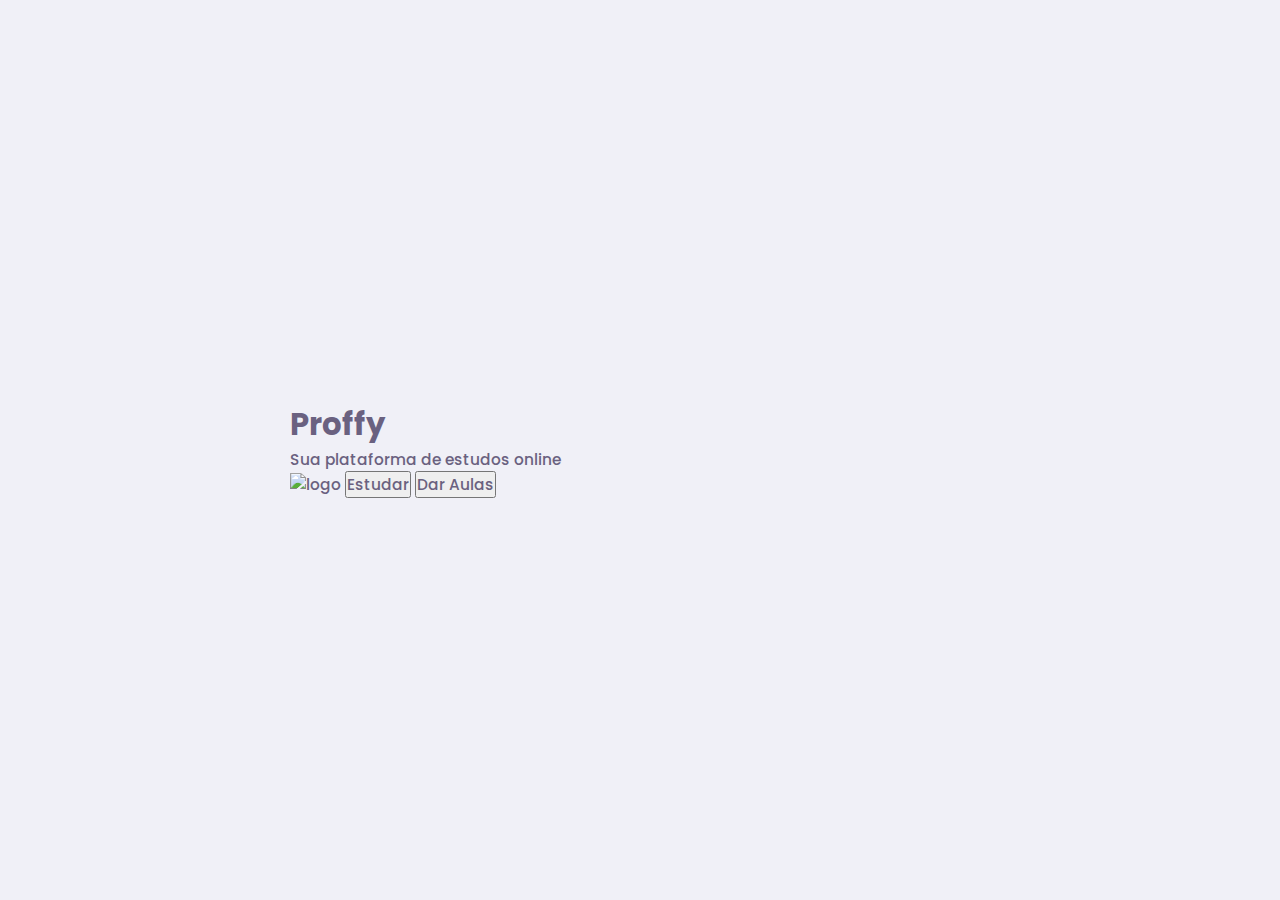
==== index.html @ 81a816e9 "1st class" ====
<!DOCTYPE html>
<html lang="pt-br">
<head>
    <meta charset="UTF-8">
    <meta name="viewport" content="width=device-width, initial-scale=1.0">
    <title>Proffy | Sua plataforma de estudo online</title>

    <link rel="stylesheet" href="/style.css">

    <link href="https://fonts.googleapis.com/css2?family=Archivo:wght@400;700&amp;family=Poppins:wght@400;600&amp;display=swap" rel="stylesheet">

</head>
<body id="page-landing">

    <div id="container">
        <h1>Proffy</h1>

        <p>Sua plataforma de estudos online</p>   
        
        <img src="#" alt="logo"> 
        
        <button>Estudar</button>
        <button>Dar Aulas</button>
    </div>
    
</body>
</html>
---- style.css ----
/*CSS - Cascating Style Sheets*/
:root {
    /* variáveis css */
    --color-background: #F0F0F7;
    --color-primary-lighter: #9871F5;
    --color-primary-light: #916BEA;
    --color-primary: #8257E5;
    --color-primary-dark: #774DD6;
    --color-primary-darker: #6842c2;
    --color-secondary: #04D361;
    --color-secondary-dark: #04BF58;
    --color-title-in-primary: #FFFFFF;
    --color-text-in-primary: #D4C2FF;
    --color-text-title: #32264D;
    --color-text-complement: #9C98A6;
    --color-text-base: #6A6180;
    --color-line-in-white: #E6E6F0;
    --color-input-background: #F8F8FC;
    --color-button-text: #FFFFFF;
    --color-box-base: #FFFFFF;
    --color-box-footer: #FAFAFC;
    --color-small-info: #C1BCCC;

    /* tamanho a fonte padrão 16px (pixel medida forte) - 100% (relativo) - 1rem(root element - relativo) */
    font-size: 60%; /* controle das medidas rem */
}

* {
    margin: 0;
    padding: 0;
    box-sizing: border-box;
}

html,
body {
    height: 100vh;
}

body {
    background-color: var(--color-background);
    display: flex;
    align-items: center;
    justify-content: center;
}

body,
input,
button,
textarea {
    /* font:500 1.6rem Poppins; */
    font-weight: 500;
    font-family: Poppins;
    font-size: 1.6rem;
    color: var(--color-text-base);
}

#container {
    width: 90vw;
    max-width: 700px;
}
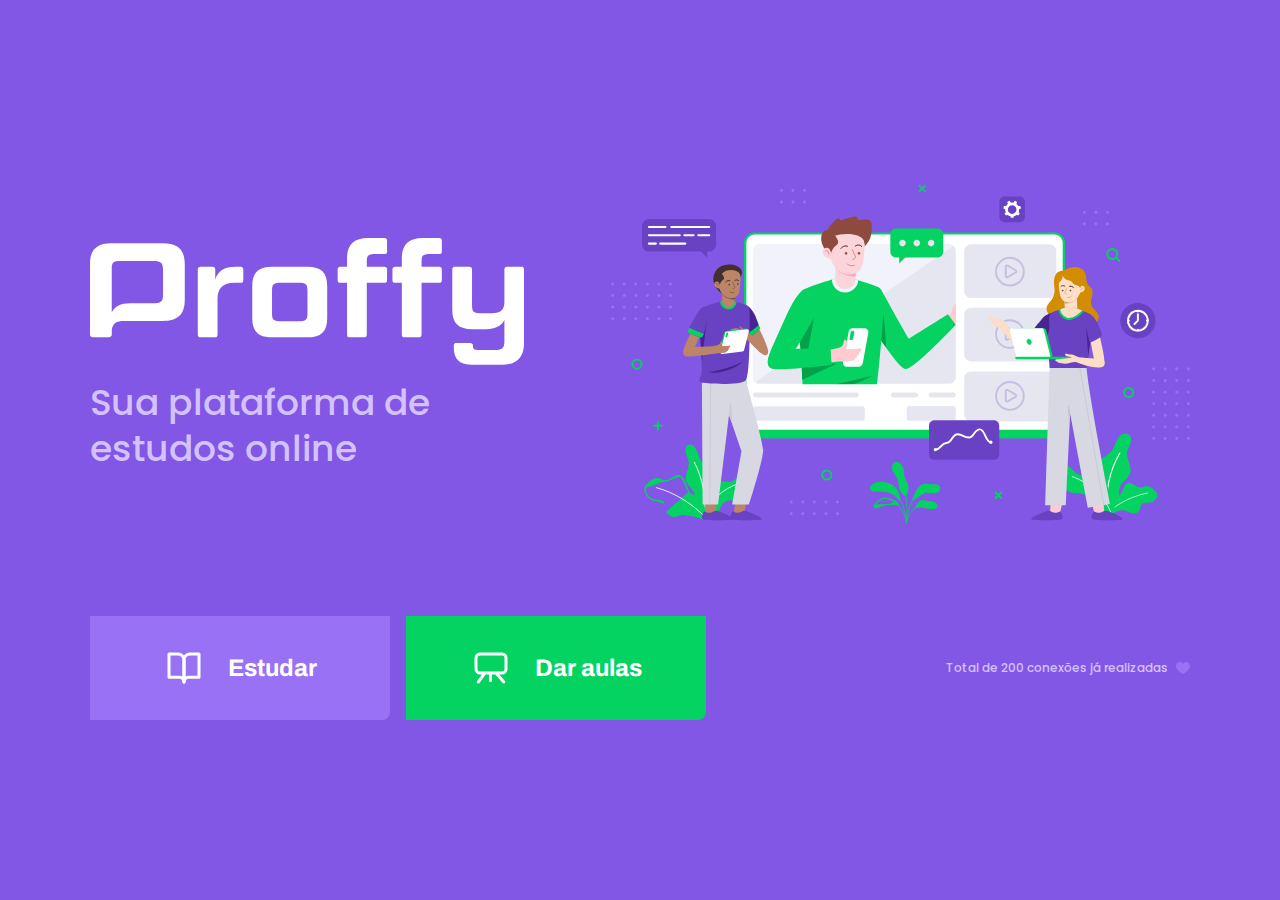
==== commit 5892e0f0: "2nd  day" ====
--- a/index.html
+++ b/index.html
@@ -5,7 +5,8 @@
     <meta name="viewport" content="width=device-width, initial-scale=1.0">
     <title>Proffy | Sua plataforma de estudo online</title>
 
-    <link rel="stylesheet" href="/style.css">
+    <link rel="stylesheet" href="/styles/main.css">
+    <link rel="stylesheet" href="/styles/partials/page-landing.css">
 
     <link href="https://fonts.googleapis.com/css2?family=Archivo:wght@400;700&amp;family=Poppins:wght@400;600&amp;display=swap" rel="stylesheet">
 
@@ -13,14 +14,26 @@
 <body id="page-landing">
 
     <div id="container">
-        <h1>Proffy</h1>
+        <div class="logo-container">
+            <img src="/images/logo.svg" alt="Proffy">
+            <h2>Sua plataforma de estudos online</h2>
+        </div>
+        
+        <img class="hero-image" src="/images/landing.svg" alt="Plataforma de Estudos">
 
-        <p>Sua plataforma de estudos online</p>   
         
-        <img src="#" alt="logo"> 
-        
-        <button>Estudar</button>
-        <button>Dar Aulas</button>
+        <div class="buttons-container">
+            <a class="study" href="/study.html"> <img src="/images/icons/study.svg" alt="Estudar"> Estudar
+            </a>
+
+            <a class="give-classes" href="/give-classes.html"> <img src="/images/icons/give-classes.svg" alt="Dar aulas"> Dar aulas
+            </a>
+        </div>
+
+        <p class="total-connections">
+            Total de 200 conexões já realizadas
+            <img src="/images/icons/purple-heart.svg" alt="Coração roxo">
+        </p>
     </div>
     
 </body>
--- a/styles/main.css
+++ b/styles/main.css
@@ -0,0 +1,67 @@
+/*CSS - Cascating Style Sheets*/
+:root {
+    /* variáveis css */
+    --color-background: #F0F0F7;
+    --color-primary-lighter: #9871F5;
+    --color-primary-light: #916BEA;
+    --color-primary: #8257E5;
+    --color-primary-dark: #774DD6;
+    --color-primary-darker: #6842c2;
+    --color-secondary: #04D361;
+    --color-secondary-dark: #04BF58;
+    --color-title-in-primary: #FFFFFF;
+    --color-text-in-primary: #D4C2FF;
+    --color-text-title: #32264D;
+    --color-text-complement: #9C98A6;
+    --color-text-base: #6A6180;
+    --color-line-in-white: #E6E6F0;
+    --color-input-background: #F8F8FC;
+    --color-button-text: #FFFFFF;
+    --color-box-base: #FFFFFF;
+    --color-box-footer: #FAFAFC;
+    --color-small-info: #C1BCCC;
+
+    /* tamanho a fonte padrão 16px (pixel medida forte) - 100% (relativo) - 1rem(root element - relativo) */
+    font-size: 60%; /* controle das medidas rem */
+}
+
+* {
+    margin: 0;
+    padding: 0;
+    box-sizing: border-box;
+}
+
+html,
+body {
+    height: 100vh;
+}
+
+body {
+    background-color: var(--color-background);
+    display: flex;
+    align-items: center;
+    justify-content: center;
+}
+
+body,
+input,
+button,
+textarea {
+    /* font:500 1.6rem Poppins; */
+    font-weight: 500;
+    font-family: Poppins;
+    font-size: 1.6rem;
+    color: var(--color-text-base);
+}
+
+#container {
+    width: 90vw;
+    max-width: 700px;
+}
+
+/* config para telas entre 700 e 1100px */
+@media (min-width: 700px) {
+    :root {
+        font-size: 62.5%; /*todo 1rem vai ser relativo a 10px */
+    }
+}--- a/styles/partials/page-landing.css
+++ b/styles/partials/page-landing.css
@@ -0,0 +1,138 @@
+#page-landing {
+    background: var(--color-primary);
+}
+
+#page-landing #container {
+    color: var(--color-text-in-primary); /*cor das fontes no container */
+}
+
+.logo-container img {
+    height: 10rem;
+}
+
+.logo-container {
+    text-align: center;
+    margin-bottom: 3.6rem;
+}
+
+.logo-container h2 {
+    font-weight: 500;
+    font-size: 3.6rem;
+    line-height: 4.6rem;
+    margin-top: 0.8rem;
+}
+
+.hero-image {
+    width: 100%; /*img é 100% de 90vw */
+}
+
+.buttons-container {
+    display: flex;
+    justify-content: center;
+    margin: 3.2rem 0;
+}
+
+.buttons-container a {
+    width: 30rem;
+    height: 10.4rem;
+
+    border-end-end-radius: 0.8rem;
+    margin-right: 1.6rem;
+
+    font: 700 2.4rem Archivo;
+
+    display: flex;
+    align-items: center;
+    justify-content: center;
+
+    text-decoration: none;
+
+    transition: background 0.2s;
+
+    color: var(--color-button-text);  
+}
+
+.buttons-container a img {
+    width: 4rem;
+    margin-right: 2.4rem;
+}
+
+.buttons-container a.study {
+    background: var(--color-primary-lighter);
+}
+.buttons-container a.study:hover {
+    background: var(--color-primary-lighter);
+}
+
+.buttons-container a.give-classes {
+    background: var(--color-secondary);
+    margin-right: 0;
+}
+
+.buttons-container a.give-classes:hover {
+    background: var(--color-secondary-dark);
+}
+
+.total-connections {
+    font-size: 1.8rem;
+
+    display: flex;
+    align-items: center; /* deixa conteúdo da linha centralizada */
+    justify-content: center; /*deixa conteúdo centralizado no meio da pág */
+}
+
+.total-connections img {
+    margin-left: 0.8rem; /* peq separação entre texto e coração */
+}
+
+/* config de tela até 699px */
+@media (max-width: 699px) {
+    :root {
+        font-size: 40%; /*modificar as medidas rem, dispositivos mobile */   
+    }
+}
+
+/* config de tela acima de 1100px*/
+@media (min-width: 1100px) {
+    #page-landing #container {
+        max-width: 1100px;
+        /* criar um grid de 3 columas 2 linhas */
+        display: grid;
+        grid-template-columns: 2fr 1fr 2fr; /* larguras variáveis */
+        grid-template-rows: 350px 1fr; /*1linha fixa 2linha variável */
+        grid-template-areas:
+        "proffy image image"
+        "button button texting";
+        column-gap: 87px;
+        row-gap:86px;
+    }
+
+    .logo-container {
+        grid-area: proffy;
+        text-align: initial;
+        align-self: center; /* obj vai permanecer dentro da area do template */
+        margin: 0;
+    }
+
+    .logo-container img {
+        height: 127px;
+    }
+
+    .hero-image {
+        grid-area: image;
+        height: 350px;
+    }
+
+    .buttons-container {
+        grid-area: button;
+        justify-content: flex-start; /*vai sobrescrever a formatação previ, que era para mobile */
+        margin: 0;
+    }
+
+    .total-connections {
+        grid-area: texting;
+        justify-self: end;
+        font-size: 1.2rem;
+    }
+}
+
